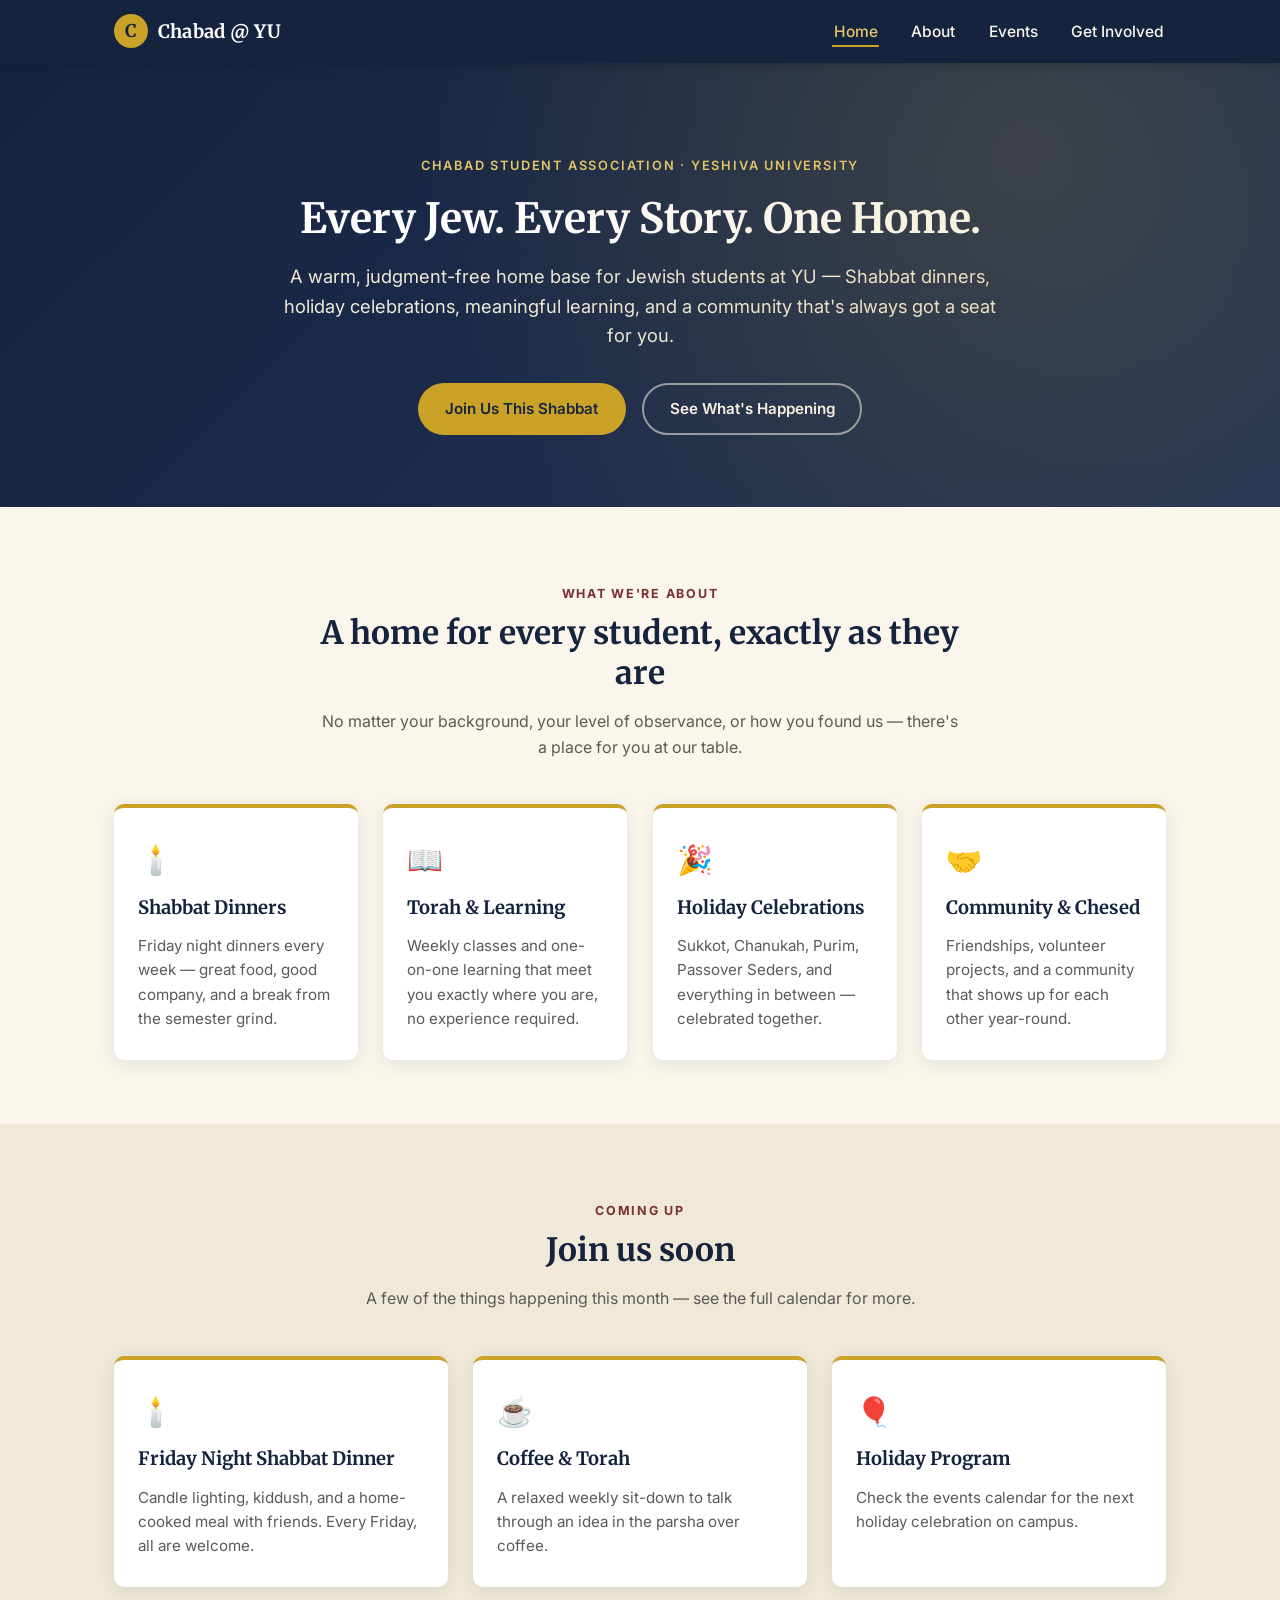
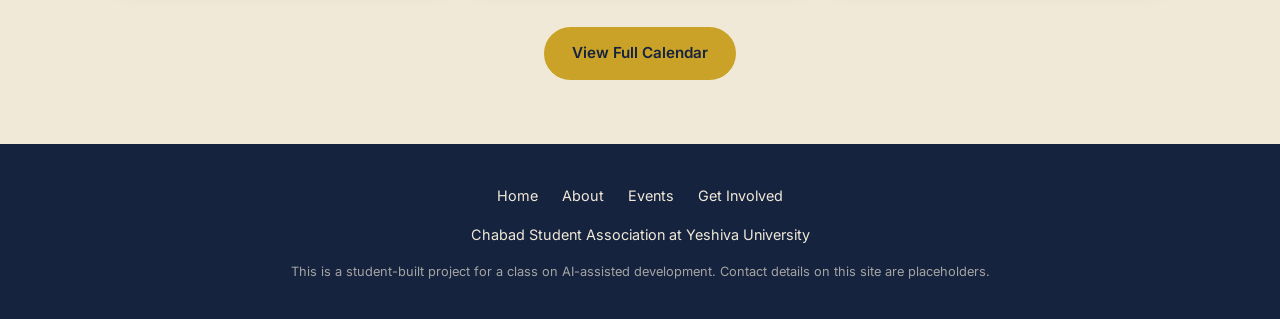
==== index.html @ 9a0c2853 "Add static website for Chabad Student Association at YU Home, About, Events, and Get Involved pages " ====
<!DOCTYPE html>
<html lang="en">
<head>
  <meta charset="UTF-8" />
  <meta name="viewport" content="width=device-width, initial-scale=1.0" />
  <title>Chabad Student Association at YU</title>
  <meta name="description" content="Chabad Student Association at Yeshiva University — a warm, open home for every Jewish student on campus." />
  <link rel="preconnect" href="https://fonts.googleapis.com">
  <link href="https://fonts.googleapis.com/css2?family=Merriweather:wght@700;900&family=Inter:wght@400;500;600;700&display=swap" rel="stylesheet">
  <link rel="stylesheet" href="css/styles.css" />
</head>
<body>

  <header class="site-header">
    <nav class="nav-wrap">
      <a href="index.html" class="brand">
        <span class="brand-mark">C</span>
        Chabad @ YU
      </a>
      <button class="nav-toggle" aria-label="Toggle navigation" aria-expanded="false">&#9776;</button>
      <ul class="nav-links">
        <li><a href="index.html">Home</a></li>
        <li><a href="about.html">About</a></li>
        <li><a href="events.html">Events</a></li>
        <li><a href="get-involved.html">Get Involved</a></li>
      </ul>
    </nav>
  </header>

  <section class="hero">
    <div class="hero-inner">
      <p class="eyebrow">Chabad Student Association &middot; Yeshiva University</p>
      <h1>Every Jew. Every Story. One Home.</h1>
      <p class="lead">
        A warm, judgment-free home base for Jewish students at YU — Shabbat dinners, holiday
        celebrations, meaningful learning, and a community that's always got a seat for you.
      </p>
      <div class="hero-actions">
        <a href="get-involved.html" class="btn btn-gold">Join Us This Shabbat</a>
        <a href="events.html" class="btn btn-outline">See What's Happening</a>
      </div>
    </div>
  </section>

  <section>
    <div class="container">
      <div class="section-head">
        <p class="eyebrow">What We're About</p>
        <h2>A home for every student, exactly as they are</h2>
        <p>
          No matter your background, your level of observance, or how you found us —
          there's a place for you at our table.
        </p>
      </div>
      <div class="grid">
        <div class="card">
          <span class="icon">🕯️</span>
          <h3>Shabbat Dinners</h3>
          <p>Friday night dinners every week — great food, good company, and a break from the semester grind.</p>
        </div>
        <div class="card">
          <span class="icon">📖</span>
          <h3>Torah &amp; Learning</h3>
          <p>Weekly classes and one-on-one learning that meet you exactly where you are, no experience required.</p>
        </div>
        <div class="card">
          <span class="icon">🎉</span>
          <h3>Holiday Celebrations</h3>
          <p>Sukkot, Chanukah, Purim, Passover Seders, and everything in between — celebrated together.</p>
        </div>
        <div class="card">
          <span class="icon">🤝</span>
          <h3>Community &amp; Chesed</h3>
          <p>Friendships, volunteer projects, and a community that shows up for each other year-round.</p>
        </div>
      </div>
    </div>
  </section>

  <section class="alt-bg">
    <div class="container">
      <div class="section-head">
        <p class="eyebrow">Coming Up</p>
        <h2>Join us soon</h2>
        <p>A few of the things happening this month — see the full calendar for more.</p>
      </div>
      <div class="grid">
        <div class="card">
          <span class="icon">🕯️</span>
          <h3>Friday Night Shabbat Dinner</h3>
          <p>Candle lighting, kiddush, and a home-cooked meal with friends. Every Friday, all are welcome.</p>
        </div>
        <div class="card">
          <span class="icon">☕</span>
          <h3>Coffee &amp; Torah</h3>
          <p>A relaxed weekly sit-down to talk through an idea in the parsha over coffee.</p>
        </div>
        <div class="card">
          <span class="icon">🎈</span>
          <h3>Holiday Program</h3>
          <p>Check the events calendar for the next holiday celebration on campus.</p>
        </div>
      </div>
      <div style="text-align:center; margin-top: 2.5rem;">
        <a href="events.html" class="btn btn-gold">View Full Calendar</a>
      </div>
    </div>
  </section>

  <footer class="site-footer">
    <div class="container">
      <div class="footer-links">
        <a href="index.html">Home</a>
        <a href="about.html">About</a>
        <a href="events.html">Events</a>
        <a href="get-involved.html">Get Involved</a>
      </div>
      <p>Chabad Student Association at Yeshiva University</p>
      <p class="fine-print">This is a student-built project for a class on AI-assisted development. Contact details on this site are placeholders.</p>
    </div>
  </footer>

  <script src="js/main.js"></script>
</body>
</html>
---- css/styles.css ----
/* Chabad Student Association at YU — shared stylesheet */

:root {
  --navy: #16233f;
  --navy-light: #223357;
  --gold: #c9a227;
  --gold-light: #e4c76b;
  --cream: #faf6ec;
  --cream-dark: #f0e9d8;
  --maroon: #7a2e2e;
  --text: #232323;
  --text-light: #5a5a5a;
  --white: #ffffff;
  --radius: 10px;
  --shadow: 0 4px 18px rgba(22, 35, 63, 0.1);
  --serif: "Merriweather", Georgia, "Times New Roman", serif;
  --sans: "Inter", -apple-system, Segoe UI, Roboto, Helvetica, Arial, sans-serif;
}

* {
  box-sizing: border-box;
}

html {
  scroll-behavior: smooth;
}

body {
  margin: 0;
  font-family: var(--sans);
  color: var(--text);
  background: var(--cream);
  line-height: 1.6;
}

h1, h2, h3, h4 {
  font-family: var(--serif);
  color: var(--navy);
  line-height: 1.25;
  margin-top: 0;
}

a {
  color: var(--navy);
  text-decoration: none;
}

img {
  max-width: 100%;
}

.container {
  width: 100%;
  max-width: 1100px;
  margin: 0 auto;
  padding: 0 1.5rem;
}

/* ---------- Header / Nav ---------- */

.site-header {
  background: var(--navy);
  position: sticky;
  top: 0;
  z-index: 100;
  box-shadow: 0 2px 10px rgba(0, 0, 0, 0.15);
}

.nav-wrap {
  display: flex;
  align-items: center;
  justify-content: space-between;
  padding: 0.9rem 1.5rem;
  max-width: 1100px;
  margin: 0 auto;
}

.brand {
  display: flex;
  align-items: center;
  gap: 0.6rem;
  color: var(--white);
  font-family: var(--serif);
  font-size: 1.15rem;
  font-weight: 700;
  letter-spacing: 0.02em;
}

.brand-mark {
  width: 34px;
  height: 34px;
  border-radius: 50%;
  background: var(--gold);
  color: var(--navy);
  display: flex;
  align-items: center;
  justify-content: center;
  font-family: var(--serif);
  font-weight: 700;
  font-size: 1.1rem;
}

.nav-toggle {
  display: none;
  background: none;
  border: none;
  color: var(--white);
  font-size: 1.6rem;
  cursor: pointer;
}

.nav-links {
  display: flex;
  gap: 1.9rem;
  list-style: none;
  margin: 0;
  padding: 0;
}

.nav-links a {
  color: var(--cream);
  font-weight: 500;
  font-size: 0.97rem;
  padding: 0.3rem 0.1rem;
  border-bottom: 2px solid transparent;
  transition: border-color 0.2s, color 0.2s;
}

.nav-links a:hover,
.nav-links a.active {
  color: var(--gold-light);
  border-bottom-color: var(--gold);
}

/* ---------- Hero ---------- */

.hero {
  background: linear-gradient(135deg, var(--navy) 0%, var(--navy-light) 100%);
  color: var(--cream);
  padding: 5rem 1.5rem 4.5rem;
  text-align: center;
  position: relative;
  overflow: hidden;
}

.hero::after {
  content: "";
  position: absolute;
  inset: 0;
  background: radial-gradient(circle at 80% 20%, rgba(201, 162, 39, 0.18), transparent 55%);
}

.hero-inner {
  position: relative;
  max-width: 720px;
  margin: 0 auto;
}

.hero .eyebrow {
  text-transform: uppercase;
  letter-spacing: 0.14em;
  font-size: 0.8rem;
  color: var(--gold-light);
  font-weight: 600;
  margin-bottom: 1rem;
}

.hero h1 {
  color: var(--white);
  font-size: 2.6rem;
  margin-bottom: 1rem;
}

.hero p.lead {
  font-size: 1.15rem;
  color: var(--cream-dark);
  margin-bottom: 2rem;
}

.hero-actions {
  display: flex;
  gap: 1rem;
  justify-content: center;
  flex-wrap: wrap;
}

/* ---------- Buttons ---------- */

.btn {
  display: inline-block;
  padding: 0.75rem 1.6rem;
  border-radius: 999px;
  font-weight: 600;
  font-size: 0.95rem;
  border: 2px solid transparent;
  cursor: pointer;
  transition: transform 0.15s, box-shadow 0.15s, background 0.15s, color 0.15s;
}

.btn:hover {
  transform: translateY(-2px);
}

.btn-gold {
  background: var(--gold);
  color: var(--navy);
}

.btn-gold:hover {
  background: var(--gold-light);
}

.btn-outline {
  background: transparent;
  color: var(--cream);
  border-color: rgba(250, 246, 236, 0.55);
}

.btn-outline:hover {
  border-color: var(--gold-light);
  color: var(--gold-light);
}

/* ---------- Sections ---------- */

section {
  padding: 4rem 0;
}

.section-head {
  text-align: center;
  max-width: 640px;
  margin: 0 auto 2.75rem;
}

.section-head .eyebrow {
  text-transform: uppercase;
  letter-spacing: 0.14em;
  font-size: 0.78rem;
  color: var(--maroon);
  font-weight: 700;
  margin-bottom: 0.6rem;
}

.section-head h2 {
  font-size: 2rem;
  margin-bottom: 0.6rem;
}

.section-head p {
  color: var(--text-light);
}

.alt-bg {
  background: var(--cream-dark);
}

/* ---------- Cards grid ---------- */

.grid {
  display: grid;
  grid-template-columns: repeat(auto-fit, minmax(230px, 1fr));
  gap: 1.6rem;
}

.card {
  background: var(--white);
  border-radius: var(--radius);
  padding: 1.8rem 1.5rem;
  box-shadow: var(--shadow);
  border-top: 4px solid var(--gold);
}

.card .icon {
  font-size: 1.8rem;
  margin-bottom: 0.8rem;
  display: inline-block;
}

.card h3 {
  font-size: 1.15rem;
  margin-bottom: 0.5rem;
}

.card p {
  color: var(--text-light);
  font-size: 0.95rem;
  margin-bottom: 0;
}

/* ---------- Event cards ---------- */

.filter-bar {
  display: flex;
  justify-content: center;
  gap: 0.7rem;
  flex-wrap: wrap;
  margin-bottom: 2.5rem;
}

.filter-btn {
  background: var(--white);
  border: 1.5px solid var(--navy-light);
  color: var(--navy);
  padding: 0.5rem 1.2rem;
  border-radius: 999px;
  font-size: 0.9rem;
  font-weight: 600;
  cursor: pointer;
  transition: background 0.15s, color 0.15s;
}

.filter-btn:hover {
  background: var(--cream-dark);
}

.filter-btn.active {
  background: var(--navy);
  color: var(--white);
  border-color: var(--navy);
}

.event-card {
  background: var(--white);
  border-radius: var(--radius);
  box-shadow: var(--shadow);
  overflow: hidden;
  display: flex;
  flex-direction: column;
}

.event-date {
  background: var(--navy);
  color: var(--white);
  padding: 0.9rem 1.5rem;
  font-family: var(--serif);
  font-weight: 700;
  font-size: 0.95rem;
  display: flex;
  justify-content: space-between;
  align-items: center;
}

.event-tag {
  background: var(--gold);
  color: var(--navy);
  font-size: 0.72rem;
  text-transform: uppercase;
  letter-spacing: 0.06em;
  font-family: var(--sans);
  font-weight: 700;
  padding: 0.2rem 0.6rem;
  border-radius: 999px;
}

.event-body {
  padding: 1.3rem 1.5rem 1.5rem;
}

.event-body h3 {
  font-size: 1.1rem;
  margin-bottom: 0.4rem;
}

.event-body p {
  color: var(--text-light);
  font-size: 0.93rem;
  margin-bottom: 0;
}

.event-card[hidden] {
  display: none;
}

.empty-state {
  text-align: center;
  color: var(--text-light);
  padding: 2rem 0;
  display: none;
}

/* ---------- About page specifics ---------- */

.value-list {
  list-style: none;
  padding: 0;
  margin: 0;
  display: grid;
  grid-template-columns: repeat(auto-fit, minmax(240px, 1fr));
  gap: 1.4rem;
}

.value-list li {
  background: var(--white);
  border-radius: var(--radius);
  padding: 1.4rem 1.5rem;
  box-shadow: var(--shadow);
}

.value-list strong {
  display: block;
  color: var(--maroon);
  font-family: var(--serif);
  margin-bottom: 0.3rem;
}

.team-grid {
  display: grid;
  grid-template-columns: repeat(auto-fit, minmax(220px, 1fr));
  gap: 1.6rem;
}

.team-card {
  text-align: center;
  background: var(--white);
  border-radius: var(--radius);
  padding: 2rem 1.5rem;
  box-shadow: var(--shadow);
}

.team-avatar {
  width: 78px;
  height: 78px;
  border-radius: 50%;
  background: var(--navy);
  color: var(--gold-light);
  font-family: var(--serif);
  font-size: 1.6rem;
  font-weight: 700;
  display: flex;
  align-items: center;
  justify-content: center;
  margin: 0 auto 1rem;
}

.team-card h3 {
  font-size: 1.05rem;
  margin-bottom: 0.2rem;
}

.team-role {
  color: var(--maroon);
  font-size: 0.85rem;
  font-weight: 600;
  margin-bottom: 0.6rem;
}

.team-card p.bio {
  color: var(--text-light);
  font-size: 0.9rem;
  margin-bottom: 0;
}

/* ---------- Get Involved page ---------- */

.involve-grid {
  display: grid;
  grid-template-columns: repeat(auto-fit, minmax(240px, 1fr));
  gap: 1.6rem;
  margin-bottom: 3rem;
}

.contact-panel {
  background: var(--navy);
  color: var(--cream);
  border-radius: var(--radius);
  padding: 2.5rem;
  display: grid;
  grid-template-columns: repeat(auto-fit, minmax(220px, 1fr));
  gap: 2rem;
}

.contact-panel h3 {
  color: var(--gold-light);
  font-size: 1.1rem;
  margin-bottom: 0.8rem;
}

.contact-panel a {
  color: var(--cream);
}

.contact-panel a:hover {
  color: var(--gold-light);
}

.contact-item {
  margin-bottom: 0.6rem;
  font-size: 0.95rem;
}

.social-row {
  display: flex;
  gap: 0.8rem;
  margin-top: 0.5rem;
}

.social-row a {
  background: rgba(250, 246, 236, 0.12);
  border-radius: 50%;
  width: 38px;
  height: 38px;
  display: flex;
  align-items: center;
  justify-content: center;
  font-size: 1.05rem;
  transition: background 0.15s;
}

.social-row a:hover {
  background: var(--gold);
  color: var(--navy);
}

.shabbat-callout {
  background: var(--cream-dark);
  border-left: 4px solid var(--gold);
  border-radius: var(--radius);
  padding: 1.5rem 1.8rem;
  margin-bottom: 3rem;
}

.shabbat-callout h3 {
  margin-bottom: 0.4rem;
}

/* ---------- Footer ---------- */

.site-footer {
  background: var(--navy);
  color: var(--cream-dark);
  padding: 2.5rem 0 1.5rem;
  text-align: center;
  font-size: 0.9rem;
}

.site-footer .footer-links {
  margin-bottom: 1rem;
  display: flex;
  justify-content: center;
  gap: 1.5rem;
  flex-wrap: wrap;
}

.site-footer a {
  color: var(--cream-dark);
}

.site-footer a:hover {
  color: var(--gold-light);
}

.site-footer .fine-print {
  opacity: 0.65;
  font-size: 0.8rem;
  margin-top: 1rem;
}

/* ---------- Responsive ---------- */

@media (max-width: 720px) {
  .nav-toggle {
    display: block;
  }

  .nav-links {
    position: absolute;
    top: 100%;
    left: 0;
    right: 0;
    background: var(--navy);
    flex-direction: column;
    align-items: center;
    padding: 1rem 0;
    gap: 1rem;
    display: none;
  }

  .nav-links.open {
    display: flex;
  }

  .hero h1 {
    font-size: 2rem;
  }

  .contact-panel {
    padding: 1.8rem;
  }
}
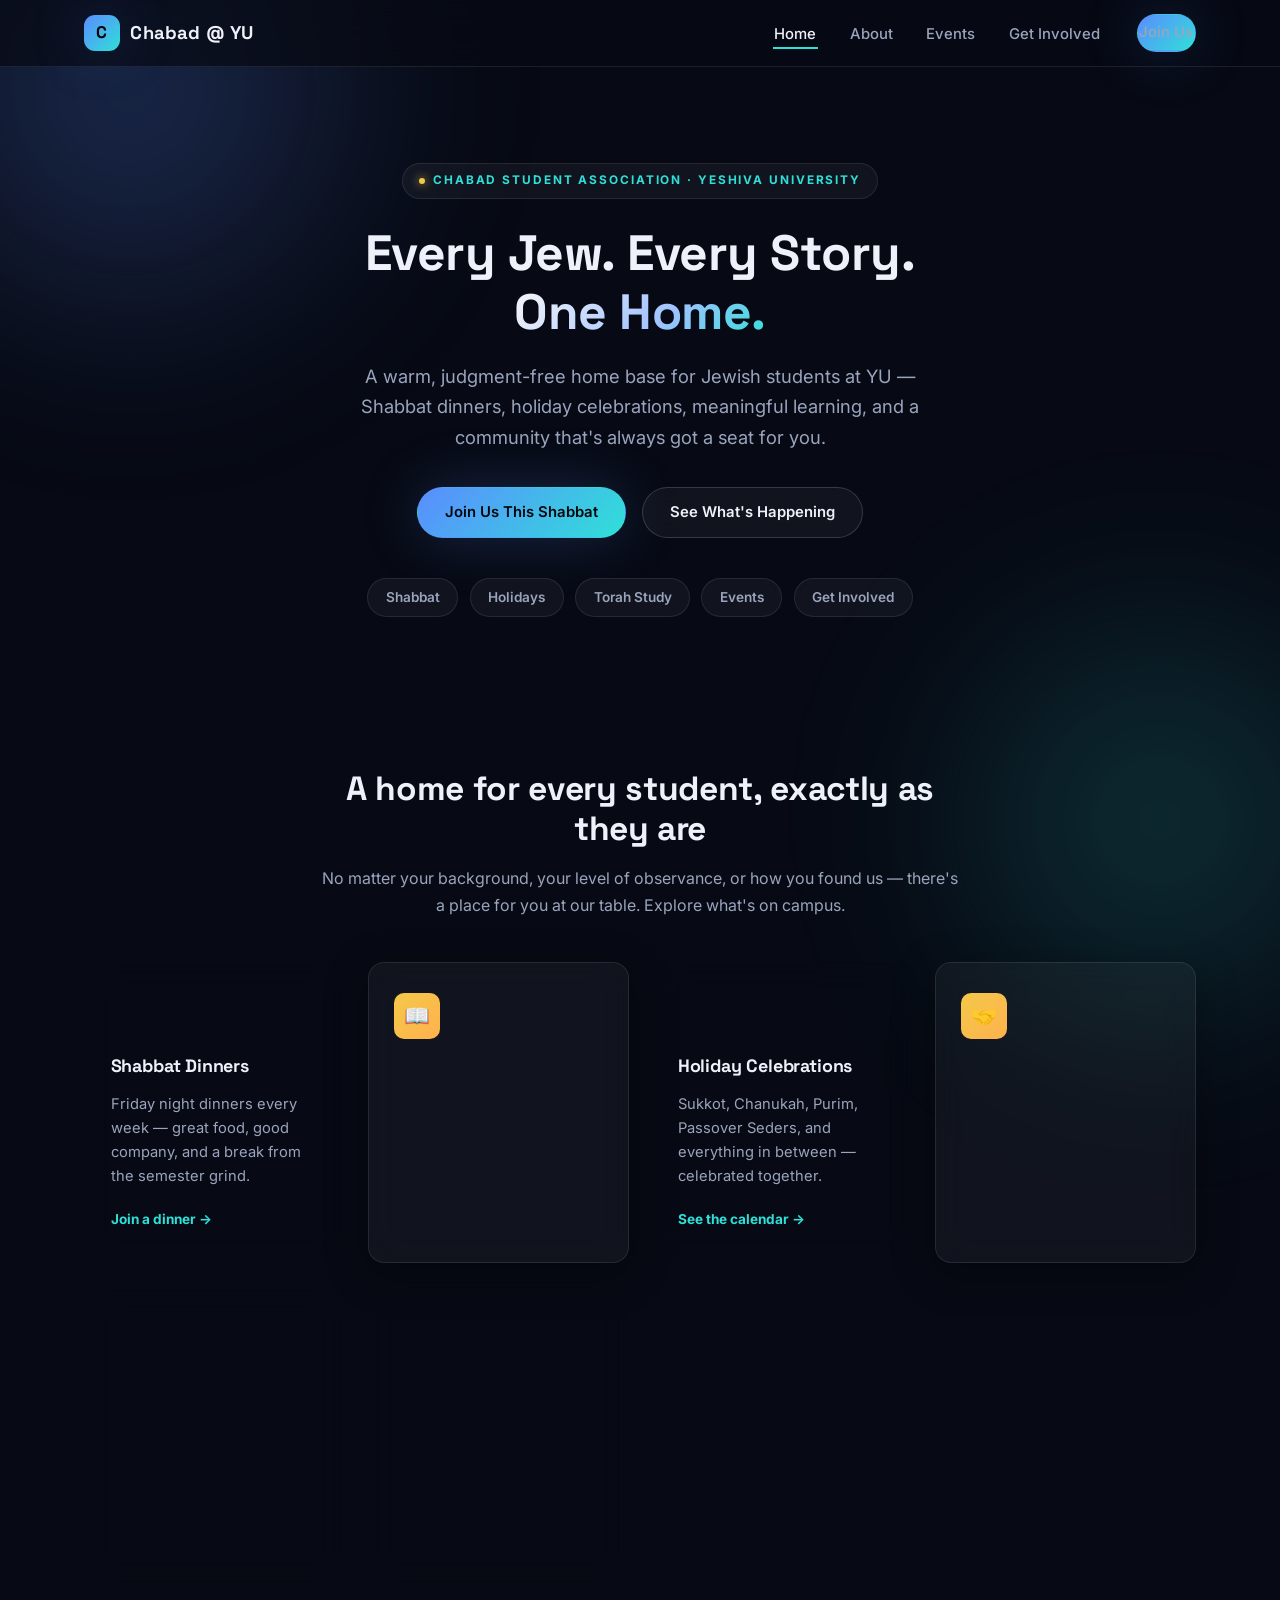
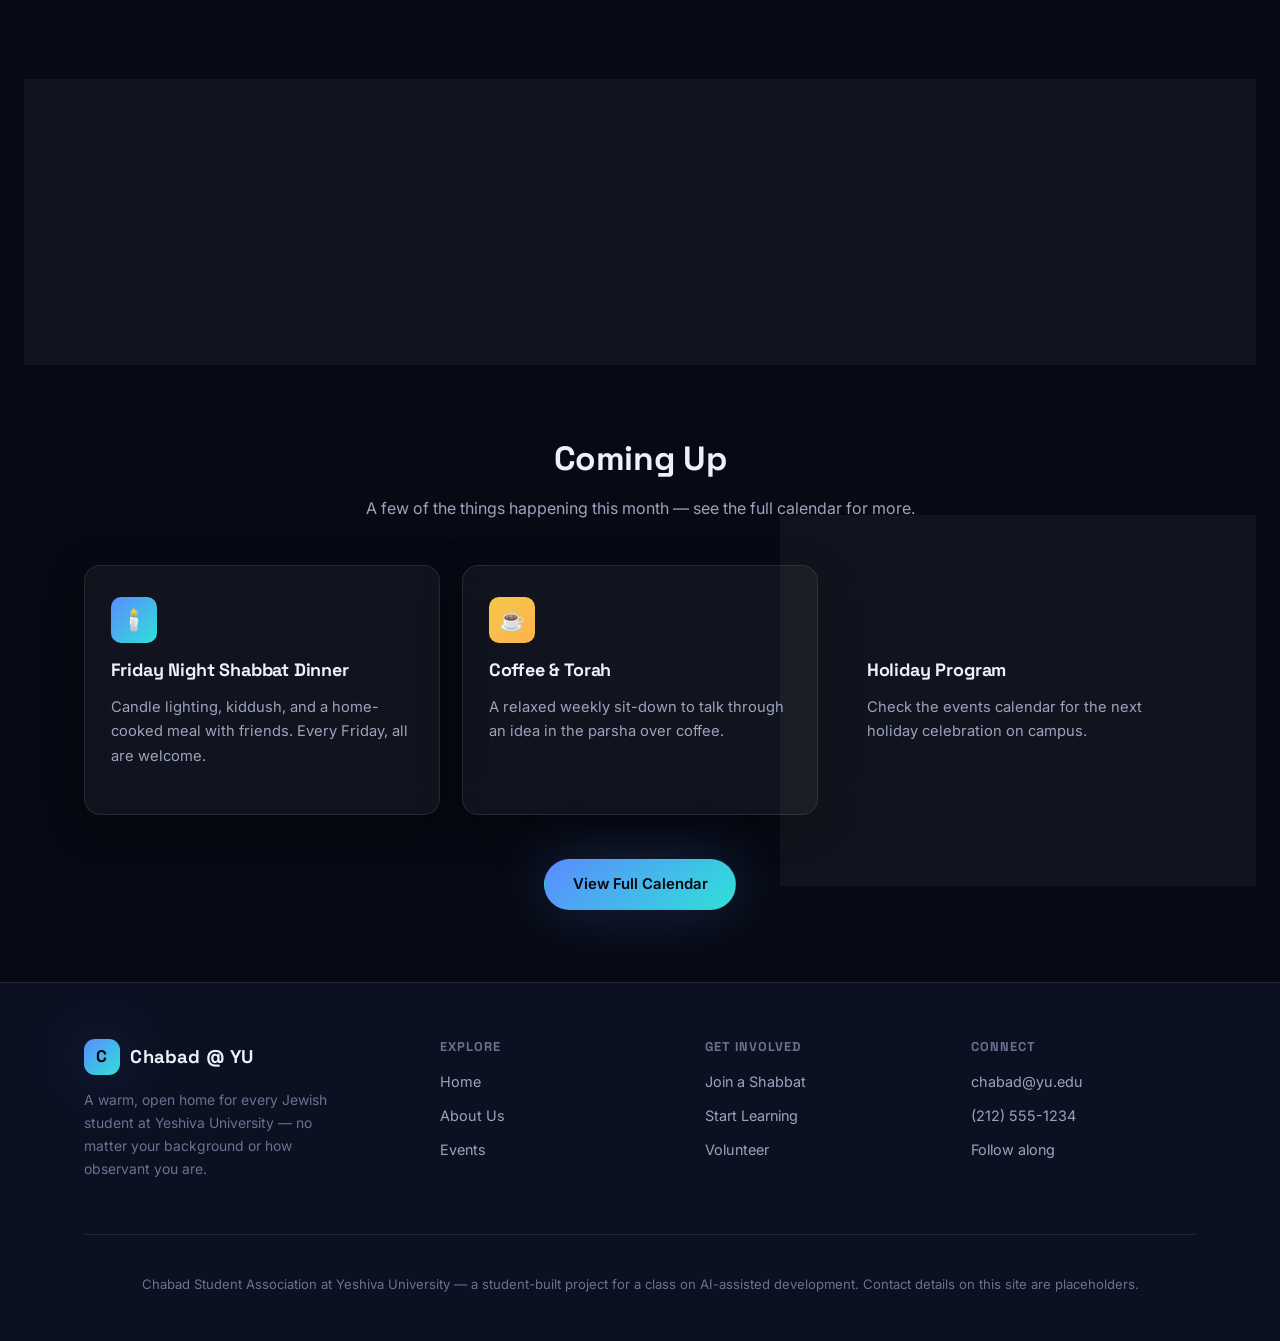
==== commit 252f415c: "Redesign site with a modern, futuristic dark UI Glassmorphic cards, gradient accents, ambient animat" ====
--- a/index.html
+++ b/index.html
@@ -6,7 +6,7 @@
   <title>Chabad Student Association at YU</title>
   <meta name="description" content="Chabad Student Association at Yeshiva University — a warm, open home for every Jewish student on campus." />
   <link rel="preconnect" href="https://fonts.googleapis.com">
-  <link href="https://fonts.googleapis.com/css2?family=Merriweather:wght@700;900&family=Inter:wght@400;500;600;700&display=swap" rel="stylesheet">
+  <link href="https://fonts.googleapis.com/css2?family=Space+Grotesk:wght@500;700&family=Inter:wght@400;500;600;700&display=swap" rel="stylesheet">
   <link rel="stylesheet" href="css/styles.css" />
 </head>
 <body>
@@ -23,100 +23,162 @@
         <li><a href="about.html">About</a></li>
         <li><a href="events.html">Events</a></li>
         <li><a href="get-involved.html">Get Involved</a></li>
+        <li><a href="get-involved.html" class="btn btn-primary btn-sm">Join Us</a></li>
       </ul>
     </nav>
   </header>
 
   <section class="hero">
     <div class="hero-inner">
-      <p class="eyebrow">Chabad Student Association &middot; Yeshiva University</p>
-      <h1>Every Jew. Every Story. One Home.</h1>
+      <span class="eyebrow"><span class="dot"></span> Chabad Student Association &middot; Yeshiva University</span>
+      <h1>Every Jew. Every Story.<br><span class="gradient-text">One Home.</span></h1>
       <p class="lead">
         A warm, judgment-free home base for Jewish students at YU — Shabbat dinners, holiday
         celebrations, meaningful learning, and a community that's always got a seat for you.
       </p>
       <div class="hero-actions">
-        <a href="get-involved.html" class="btn btn-gold">Join Us This Shabbat</a>
-        <a href="events.html" class="btn btn-outline">See What's Happening</a>
+        <a href="get-involved.html" class="btn btn-primary">Join Us This Shabbat</a>
+        <a href="events.html" class="btn btn-ghost">See What's Happening</a>
+      </div>
+      <div class="chip-row">
+        <a href="#explore" class="chip">Shabbat</a>
+        <a href="#explore" class="chip">Holidays</a>
+        <a href="#explore" class="chip">Torah Study</a>
+        <a href="events.html" class="chip">Events</a>
+        <a href="get-involved.html" class="chip">Get Involved</a>
+      </div>
+    </div>
+  </section>
+
+  <section id="explore">
+    <div class="container">
+      <div class="section-head reveal">
+        <h2>A home for every student, exactly as they are</h2>
+        <p>
+          No matter your background, your level of observance, or how you found us —
+          there's a place for you at our table. Explore what's on campus.
+        </p>
+      </div>
+      <div class="tile-grid">
+        <a href="get-involved.html" class="tile glass reveal">
+          <div class="tile-icon">🕯️</div>
+          <h3>Shabbat Dinners</h3>
+          <p>Friday night dinners every week — great food, good company, and a break from the semester grind.</p>
+          <span class="tile-link">Join a dinner →</span>
+        </a>
+        <a href="about.html" class="tile glass gold reveal">
+          <div class="tile-icon">📖</div>
+          <h3>Torah &amp; Learning</h3>
+          <p>Weekly classes and one-on-one learning that meet you exactly where you are, no experience required.</p>
+          <span class="tile-link">Start learning →</span>
+        </a>
+        <a href="events.html" class="tile glass reveal">
+          <div class="tile-icon">🎉</div>
+          <h3>Holiday Celebrations</h3>
+          <p>Sukkot, Chanukah, Purim, Passover Seders, and everything in between — celebrated together.</p>
+          <span class="tile-link">See the calendar →</span>
+        </a>
+        <a href="get-involved.html" class="tile glass gold reveal">
+          <div class="tile-icon">🤝</div>
+          <h3>Community &amp; Chesed</h3>
+          <p>Friendships, volunteer projects, and a community that shows up for each other year-round.</p>
+          <span class="tile-link">Get involved →</span>
+        </a>
+        <a href="about.html" class="tile glass reveal">
+          <div class="tile-icon">👥</div>
+          <h3>Meet the Team</h3>
+          <p>The people who run the programming, host the meals, and are around any time you want to talk.</p>
+          <span class="tile-link">Meet everyone →</span>
+        </a>
+        <a href="events.html" class="tile glass gold reveal">
+          <div class="tile-icon">📅</div>
+          <h3>Full Calendar</h3>
+          <p>Every dinner, class, and celebration in one place — filter by category to find what's next.</p>
+          <span class="tile-link">View events →</span>
+        </a>
       </div>
     </div>
   </section>
 
   <section>
     <div class="container">
-      <div class="section-head">
-        <p class="eyebrow">What We're About</p>
-        <h2>A home for every student, exactly as they are</h2>
-        <p>
-          No matter your background, your level of observance, or how you found us —
-          there's a place for you at our table.
-        </p>
-      </div>
-      <div class="grid">
-        <div class="card">
-          <span class="icon">🕯️</span>
-          <h3>Shabbat Dinners</h3>
-          <p>Friday night dinners every week — great food, good company, and a break from the semester grind.</p>
-        </div>
-        <div class="card">
-          <span class="icon">📖</span>
-          <h3>Torah &amp; Learning</h3>
-          <p>Weekly classes and one-on-one learning that meet you exactly where you are, no experience required.</p>
-        </div>
-        <div class="card">
-          <span class="icon">🎉</span>
-          <h3>Holiday Celebrations</h3>
-          <p>Sukkot, Chanukah, Purim, Passover Seders, and everything in between — celebrated together.</p>
-        </div>
-        <div class="card">
-          <span class="icon">🤝</span>
-          <h3>Community &amp; Chesed</h3>
-          <p>Friendships, volunteer projects, and a community that shows up for each other year-round.</p>
+      <div class="thought-panel glass reveal">
+        <div class="thought-mark">✨</div>
+        <div>
+          <blockquote>"Every person is a whole world — and every world deserves an open door."</blockquote>
+          <cite>Torah Thought of the Day</cite>
         </div>
       </div>
     </div>
   </section>
 
-  <section class="alt-bg">
+  <section>
     <div class="container">
-      <div class="section-head">
-        <p class="eyebrow">Coming Up</p>
-        <h2>Join us soon</h2>
+      <div class="section-head reveal">
+        <h2>Coming Up</h2>
         <p>A few of the things happening this month — see the full calendar for more.</p>
       </div>
-      <div class="grid">
-        <div class="card">
-          <span class="icon">🕯️</span>
+      <div class="tile-grid">
+        <div class="tile glass reveal">
+          <div class="tile-icon">🕯️</div>
           <h3>Friday Night Shabbat Dinner</h3>
           <p>Candle lighting, kiddush, and a home-cooked meal with friends. Every Friday, all are welcome.</p>
         </div>
-        <div class="card">
-          <span class="icon">☕</span>
+        <div class="tile glass gold reveal">
+          <div class="tile-icon">☕</div>
           <h3>Coffee &amp; Torah</h3>
           <p>A relaxed weekly sit-down to talk through an idea in the parsha over coffee.</p>
         </div>
-        <div class="card">
-          <span class="icon">🎈</span>
+        <div class="tile glass reveal">
+          <div class="tile-icon">🎈</div>
           <h3>Holiday Program</h3>
           <p>Check the events calendar for the next holiday celebration on campus.</p>
         </div>
       </div>
-      <div style="text-align:center; margin-top: 2.5rem;">
-        <a href="events.html" class="btn btn-gold">View Full Calendar</a>
+      <div style="text-align:center; margin-top: 2.75rem;">
+        <a href="events.html" class="btn btn-primary">View Full Calendar</a>
       </div>
     </div>
   </section>
 
   <footer class="site-footer">
     <div class="container">
-      <div class="footer-links">
-        <a href="index.html">Home</a>
-        <a href="about.html">About</a>
-        <a href="events.html">Events</a>
-        <a href="get-involved.html">Get Involved</a>
+      <div class="footer-grid">
+        <div class="footer-brand">
+          <a href="index.html" class="brand">
+            <span class="brand-mark">C</span>
+            Chabad @ YU
+          </a>
+          <p>A warm, open home for every Jewish student at Yeshiva University — no matter your background or how observant you are.</p>
+        </div>
+        <div class="footer-col">
+          <h4>Explore</h4>
+          <ul>
+            <li><a href="index.html">Home</a></li>
+            <li><a href="about.html">About Us</a></li>
+            <li><a href="events.html">Events</a></li>
+          </ul>
+        </div>
+        <div class="footer-col">
+          <h4>Get Involved</h4>
+          <ul>
+            <li><a href="get-involved.html">Join a Shabbat</a></li>
+            <li><a href="get-involved.html">Start Learning</a></li>
+            <li><a href="get-involved.html">Volunteer</a></li>
+          </ul>
+        </div>
+        <div class="footer-col">
+          <h4>Connect</h4>
+          <ul>
+            <li><a href="mailto:chabad@yu.edu">chabad@yu.edu</a></li>
+            <li><a href="tel:+12125551234">(212) 555-1234</a></li>
+            <li><a href="get-involved.html">Follow along</a></li>
+          </ul>
+        </div>
       </div>
-      <p>Chabad Student Association at Yeshiva University</p>
-      <p class="fine-print">This is a student-built project for a class on AI-assisted development. Contact details on this site are placeholders.</p>
+      <div class="footer-bottom">
+        <p>Chabad Student Association at Yeshiva University &mdash; a student-built project for a class on AI-assisted development. Contact details on this site are placeholders.</p>
+      </div>
     </div>
   </footer>
 
--- a/css/styles.css
+++ b/css/styles.css
@@ -1,19 +1,29 @@
-/* Chabad Student Association at YU — shared stylesheet */
+/* Chabad Student Association at YU — futuristic redesign */
 
 :root {
-  --navy: #16233f;
-  --navy-light: #223357;
-  --gold: #c9a227;
-  --gold-light: #e4c76b;
-  --cream: #faf6ec;
-  --cream-dark: #f0e9d8;
-  --maroon: #7a2e2e;
-  --text: #232323;
-  --text-light: #5a5a5a;
-  --white: #ffffff;
-  --radius: 10px;
-  --shadow: 0 4px 18px rgba(22, 35, 63, 0.1);
-  --serif: "Merriweather", Georgia, "Times New Roman", serif;
+  --bg: #070a14;
+  --bg-2: #0c1122;
+  --surface: rgba(255, 255, 255, 0.045);
+  --surface-strong: rgba(255, 255, 255, 0.075);
+  --border: rgba(255, 255, 255, 0.09);
+  --border-strong: rgba(255, 255, 255, 0.16);
+  --text: #eef1f9;
+  --text-dim: #9aa4bd;
+  --text-faint: #6a7290;
+  --blue: #5b8cff;
+  --cyan: #2fe0d8;
+  --gold: #f3c948;
+  --gold-soft: #ffe28a;
+  --gradient-primary: linear-gradient(135deg, #5b8cff 0%, #2fe0d8 100%);
+  --gradient-gold: linear-gradient(135deg, #f3c948 0%, #ffb14e 100%);
+  --gradient-text: linear-gradient(135deg, #eef1f9 10%, #9fc2ff 60%, #2fe0d8 100%);
+  --radius-lg: 22px;
+  --radius: 16px;
+  --radius-sm: 10px;
+  --glow-blue: 0 0 60px rgba(91, 140, 255, 0.22);
+  --glow-gold: 0 0 60px rgba(243, 201, 72, 0.18);
+  --shadow: 0 10px 40px rgba(0, 0, 0, 0.35);
+  --display: "Space Grotesk", "Inter", -apple-system, sans-serif;
   --sans: "Inter", -apple-system, Segoe UI, Roboto, Helvetica, Arial, sans-serif;
 }
 
@@ -29,19 +39,62 @@
   margin: 0;
   font-family: var(--sans);
   color: var(--text);
-  background: var(--cream);
-  line-height: 1.6;
+  background: var(--bg);
+  line-height: 1.65;
+  position: relative;
+  overflow-x: hidden;
+}
+
+/* Ambient animated background orbs */
+body::before,
+body::after {
+  content: "";
+  position: fixed;
+  border-radius: 50%;
+  filter: blur(90px);
+  z-index: -1;
+  opacity: 0.55;
+  pointer-events: none;
+}
+
+body::before {
+  width: 620px;
+  height: 620px;
+  top: -220px;
+  left: -180px;
+  background: radial-gradient(circle, rgba(91, 140, 255, 0.55), transparent 70%);
+  animation: float-a 22s ease-in-out infinite;
+}
+
+body::after {
+  width: 560px;
+  height: 560px;
+  bottom: -200px;
+  right: -160px;
+  background: radial-gradient(circle, rgba(47, 224, 216, 0.4), transparent 70%);
+  animation: float-b 26s ease-in-out infinite;
+}
+
+@keyframes float-a {
+  0%, 100% { transform: translate(0, 0) scale(1); }
+  50% { transform: translate(60px, 80px) scale(1.12); }
+}
+
+@keyframes float-b {
+  0%, 100% { transform: translate(0, 0) scale(1); }
+  50% { transform: translate(-50px, -60px) scale(1.08); }
 }
 
 h1, h2, h3, h4 {
-  font-family: var(--serif);
-  color: var(--navy);
-  line-height: 1.25;
+  font-family: var(--display);
+  color: var(--text);
+  line-height: 1.2;
   margin-top: 0;
+  letter-spacing: -0.01em;
 }
 
 a {
-  color: var(--navy);
+  color: var(--text);
   text-decoration: none;
 }
 
@@ -51,19 +104,70 @@
 
 .container {
   width: 100%;
-  max-width: 1100px;
+  max-width: 1160px;
   margin: 0 auto;
   padding: 0 1.5rem;
 }
 
+.gradient-text {
+  background: var(--gradient-text);
+  -webkit-background-clip: text;
+  background-clip: text;
+  color: transparent;
+}
+
+/* ---------- Entrance animation ---------- */
+/* Plays once on load — deterministic, no scroll/observer dependency,
+   so content is never stuck invisible if a section starts off-screen. */
+
+.reveal {
+  animation: fade-up 0.7s ease both;
+}
+
+@keyframes fade-up {
+  from {
+    opacity: 0;
+    transform: translateY(18px);
+  }
+  to {
+    opacity: 1;
+    transform: translateY(0);
+  }
+}
+
+.tile-grid .reveal:nth-child(2),
+.value-list .reveal:nth-child(2),
+.team-grid .reveal:nth-child(2) {
+  animation-delay: 0.06s;
+}
+
+.tile-grid .reveal:nth-child(3),
+.value-list .reveal:nth-child(3),
+.team-grid .reveal:nth-child(3) {
+  animation-delay: 0.12s;
+}
+
+.tile-grid .reveal:nth-child(4),
+.value-list .reveal:nth-child(4) {
+  animation-delay: 0.18s;
+}
+
+@media (prefers-reduced-motion: reduce) {
+  .reveal {
+    animation: none;
+  }
+}
+
 /* ---------- Header / Nav ---------- */
 
 .site-header {
-  background: var(--navy);
   position: sticky;
   top: 0;
   z-index: 100;
-  box-shadow: 0 2px 10px rgba(0, 0, 0, 0.15);
+  background: rgba(7, 10, 20, 0.72);
+  backdrop-filter: blur(18px);
+  -webkit-backdrop-filter: blur(18px);
+  border-bottom: 1px solid var(--border);
 }
 
 .nav-wrap {
@@ -71,46 +175,47 @@
   align-items: center;
   justify-content: space-between;
   padding: 0.9rem 1.5rem;
-  max-width: 1100px;
+  max-width: 1160px;
   margin: 0 auto;
 }
 
 .brand {
   display: flex;
   align-items: center;
-  gap: 0.6rem;
-  color: var(--white);
-  font-family: var(--serif);
+  gap: 0.65rem;
+  font-family: var(--display);
   font-size: 1.15rem;
   font-weight: 700;
-  letter-spacing: 0.02em;
+  letter-spacing: 0.01em;
 }
 
 .brand-mark {
-  width: 34px;
-  height: 34px;
-  border-radius: 50%;
-  background: var(--gold);
-  color: var(--navy);
+  width: 36px;
+  height: 36px;
+  border-radius: 11px;
+  background: var(--gradient-primary);
+  color: #06070d;
   display: flex;
   align-items: center;
   justify-content: center;
-  font-family: var(--serif);
+  font-family: var(--display);
   font-weight: 700;
-  font-size: 1.1rem;
+  font-size: 1.05rem;
+  box-shadow: var(--glow-blue);
 }
 
 .nav-toggle {
   display: none;
   background: none;
   border: none;
-  color: var(--white);
+  color: var(--text);
   font-size: 1.6rem;
   cursor: pointer;
 }
 
 .nav-links {
   display: flex;
+  align-items: center;
   gap: 1.9rem;
   list-style: none;
   margin: 0;
@@ -118,9 +223,9 @@
 }
 
 .nav-links a {
-  color: var(--cream);
+  color: var(--text-dim);
   font-weight: 500;
-  font-size: 0.97rem;
+  font-size: 0.93rem;
   padding: 0.3rem 0.1rem;
   border-bottom: 2px solid transparent;
   transition: border-color 0.2s, color 0.2s;
@@ -128,53 +233,120 @@
 
 .nav-links a:hover,
 .nav-links a.active {
-  color: var(--gold-light);
-  border-bottom-color: var(--gold);
+  color: var(--text);
+  border-bottom-color: var(--cyan);
+}
+
+.nav-links .btn {
+  margin-left: 0.3rem;
+}
+
+/* ---------- Buttons ---------- */
+
+.btn {
+  display: inline-flex;
+  align-items: center;
+  gap: 0.4rem;
+  padding: 0.75rem 1.7rem;
+  border-radius: 999px;
+  font-weight: 600;
+  font-size: 0.93rem;
+  border: 1px solid transparent;
+  cursor: pointer;
+  transition: transform 0.18s ease, box-shadow 0.18s ease, border-color 0.18s ease, background 0.18s ease;
+  font-family: var(--sans);
+}
+
+.btn:hover {
+  transform: translateY(-2px);
+}
+
+.btn-primary {
+  background: var(--gradient-primary);
+  color: #06070d;
+  box-shadow: var(--glow-blue);
+}
+
+.btn-primary:hover {
+  box-shadow: 0 0 70px rgba(91, 140, 255, 0.4);
+}
+
+.btn-gold {
+  background: var(--gradient-gold);
+  color: #241600;
+  box-shadow: var(--glow-gold);
+}
+
+.btn-gold:hover {
+  box-shadow: 0 0 70px rgba(243, 201, 72, 0.32);
+}
+
+.btn-ghost {
+  background: var(--surface);
+  color: var(--text);
+  border-color: var(--border-strong);
+  backdrop-filter: blur(10px);
+}
+
+.btn-ghost:hover {
+  background: var(--surface-strong);
+  border-color: rgba(255, 255, 255, 0.3);
+}
+
+.btn-sm {
+  padding: 0.55rem 1.2rem;
+  font-size: 0.85rem;
 }
 
 /* ---------- Hero ---------- */
 
 .hero {
-  background: linear-gradient(135deg, var(--navy) 0%, var(--navy-light) 100%);
-  color: var(--cream);
-  padding: 5rem 1.5rem 4.5rem;
+  padding: 6rem 1.5rem 5rem;
   text-align: center;
   position: relative;
-  overflow: hidden;
-}
-
-.hero::after {
-  content: "";
-  position: absolute;
-  inset: 0;
-  background: radial-gradient(circle at 80% 20%, rgba(201, 162, 39, 0.18), transparent 55%);
 }
 
 .hero-inner {
-  position: relative;
-  max-width: 720px;
+  max-width: 760px;
   margin: 0 auto;
 }
 
-.hero .eyebrow {
+.eyebrow {
+  display: inline-flex;
+  align-items: center;
+  gap: 0.5rem;
   text-transform: uppercase;
-  letter-spacing: 0.14em;
-  font-size: 0.8rem;
-  color: var(--gold-light);
-  font-weight: 600;
-  margin-bottom: 1rem;
+  letter-spacing: 0.16em;
+  font-size: 0.74rem;
+  font-weight: 700;
+  color: var(--cyan);
+  background: var(--surface);
+  border: 1px solid var(--border);
+  padding: 0.45rem 1rem;
+  border-radius: 999px;
+  margin-bottom: 1.5rem;
+}
+
+.eyebrow .dot {
+  width: 6px;
+  height: 6px;
+  border-radius: 50%;
+  background: var(--gold);
+  box-shadow: 0 0 10px var(--gold);
 }
 
 .hero h1 {
-  color: var(--white);
-  font-size: 2.6rem;
-  margin-bottom: 1rem;
+  font-size: 3.1rem;
+  margin-bottom: 1.2rem;
 }
 
 .hero p.lead {
   font-size: 1.15rem;
-  color: var(--cream-dark);
-  margin-bottom: 2rem;
+  color: var(--text-dim);
+  margin-bottom: 2.2rem;
+  max-width: 600px;
+  margin-left: auto;
+  margin-right: auto;
 }
 
 .hero-actions {
@@ -182,49 +354,46 @@
   gap: 1rem;
   justify-content: center;
   flex-wrap: wrap;
-}
-
-/* ---------- Buttons ---------- */
-
-.btn {
-  display: inline-block;
-  padding: 0.75rem 1.6rem;
+  margin-bottom: 2.5rem;
+}
+
+.chip-row {
+  display: flex;
+  gap: 0.7rem;
+  justify-content: center;
+  flex-wrap: wrap;
+}
+
+.chip {
+  font-size: 0.85rem;
+  font-weight: 600;
+  color: var(--text-dim);
+  background: var(--surface);
+  border: 1px solid var(--border);
+  padding: 0.45rem 1.1rem;
   border-radius: 999px;
-  font-weight: 600;
-  font-size: 0.95rem;
-  border: 2px solid transparent;
-  cursor: pointer;
-  transition: transform 0.15s, box-shadow 0.15s, background 0.15s, color 0.15s;
-}
-
-.btn:hover {
-  transform: translateY(-2px);
-}
-
-.btn-gold {
-  background: var(--gold);
-  color: var(--navy);
-}
-
-.btn-gold:hover {
-  background: var(--gold-light);
-}
-
-.btn-outline {
-  background: transparent;
-  color: var(--cream);
-  border-color: rgba(250, 246, 236, 0.55);
-}
-
-.btn-outline:hover {
-  border-color: var(--gold-light);
-  color: var(--gold-light);
+  transition: color 0.18s, border-color 0.18s, background 0.18s;
+}
+
+.chip:hover {
+  color: var(--text);
+  border-color: var(--border-strong);
+  background: var(--surface-strong);
+}
+
+.page-hero {
+  padding: 4.5rem 1.5rem 3rem;
+}
+
+.page-hero h1 {
+  font-size: 2.4rem;
 }
 
 /* ---------- Sections ---------- */
 
 section {
-  padding: 4rem 0;
+  padding: 4.5rem 0;
+  position: relative;
 }
 
 .section-head {
@@ -233,59 +402,134 @@
   margin: 0 auto 2.75rem;
 }
 
-.section-head .eyebrow {
-  text-transform: uppercase;
-  letter-spacing: 0.14em;
-  font-size: 0.78rem;
-  color: var(--maroon);
-  font-weight: 700;
-  margin-bottom: 0.6rem;
-}
-
 .section-head h2 {
-  font-size: 2rem;
-  margin-bottom: 0.6rem;
+  font-size: 2.1rem;
+  margin-bottom: 0.7rem;
 }
 
 .section-head p {
-  color: var(--text-light);
-}
-
-.alt-bg {
-  background: var(--cream-dark);
-}
-
-/* ---------- Cards grid ---------- */
-
-.grid {
+  color: var(--text-dim);
+}
+
+/* ---------- Glass card system ---------- */
+
+.glass {
+  background: var(--surface);
+  border: 1px solid var(--border);
+  border-radius: var(--radius);
+  backdrop-filter: blur(16px);
+  -webkit-backdrop-filter: blur(16px);
+  box-shadow: var(--shadow);
+  transition: transform 0.25s ease, border-color 0.25s ease, background 0.25s ease;
+}
+
+.glass:hover {
+  transform: translateY(-4px);
+  border-color: var(--border-strong);
+  background: var(--surface-strong);
+}
+
+/* ---------- Explore tile grid ---------- */
+
+.tile-grid {
   display: grid;
   grid-template-columns: repeat(auto-fit, minmax(230px, 1fr));
-  gap: 1.6rem;
-}
-
-.card {
-  background: var(--white);
-  border-radius: var(--radius);
-  padding: 1.8rem 1.5rem;
-  box-shadow: var(--shadow);
-  border-top: 4px solid var(--gold);
-}
-
-.card .icon {
-  font-size: 1.8rem;
-  margin-bottom: 0.8rem;
-  display: inline-block;
-}
-
-.card h3 {
-  font-size: 1.15rem;
+  gap: 1.4rem;
+}
+
+.tile {
+  padding: 1.9rem 1.6rem;
+  position: relative;
+  overflow: hidden;
+}
+
+.tile::before {
+  content: "";
+  position: absolute;
+  inset: 0;
+  background: var(--tile-glow, radial-gradient(circle at 20% 0%, rgba(91, 140, 255, 0.16), transparent 60%));
+  opacity: 0;
+  transition: opacity 0.3s ease;
+}
+
+.tile:hover::before {
+  opacity: 1;
+}
+
+.tile-icon {
+  width: 46px;
+  height: 46px;
+  border-radius: var(--radius-sm);
+  display: flex;
+  align-items: center;
+  justify-content: center;
+  font-size: 1.3rem;
+  margin-bottom: 1rem;
+  background: var(--gradient-primary);
+  position: relative;
+}
+
+.tile.gold .tile-icon {
+  background: var(--gradient-gold);
+}
+
+.tile h3 {
+  font-size: 1.12rem;
   margin-bottom: 0.5rem;
-}
-
-.card p {
-  color: var(--text-light);
-  font-size: 0.95rem;
-  margin-bottom: 0;
+  position: relative;
+}
+
+.tile p {
+  color: var(--text-dim);
+  font-size: 0.92rem;
+  margin-bottom: 1rem;
+  position: relative;
+}
+
+.tile-link {
+  font-size: 0.85rem;
+  font-weight: 700;
+  color: var(--cyan);
+  position: relative;
+  display: inline-flex;
+  align-items: center;
+  gap: 0.3rem;
+}
+
+/* ---------- Torah of the day ---------- */
+
+.thought-panel {
+  padding: 3rem;
+  display: grid;
+  grid-template-columns: auto 1fr;
+  gap: 2rem;
+  align-items: center;
+}
+
+.thought-mark {
+  width: 60px;
+  height: 60px;
+  border-radius: 50%;
+  background: var(--gradient-gold);
+  display: flex;
+  align-items: center;
+  justify-content: center;
+  font-size: 1.6rem;
+  box-shadow: var(--glow-gold);
+  flex-shrink: 0;
+}
+
+.thought-panel blockquote {
+  margin: 0 0 0.6rem;
+  font-family: var(--display);
+  font-size: 1.35rem;
+  line-height: 1.45;
+}
+
+.thought-panel cite {
+  color: var(--text-faint);
+  font-style: normal;
+  font-size: 0.88rem;
 }
 
 /* ---------- Event cards ---------- */
@@ -295,76 +539,81 @@
   justify-content: center;
   gap: 0.7rem;
   flex-wrap: wrap;
-  margin-bottom: 2.5rem;
+  margin-bottom: 2.75rem;
 }
 
 .filter-btn {
-  background: var(--white);
-  border: 1.5px solid var(--navy-light);
-  color: var(--navy);
-  padding: 0.5rem 1.2rem;
+  background: var(--surface);
+  border: 1px solid var(--border);
+  color: var(--text-dim);
+  padding: 0.55rem 1.3rem;
   border-radius: 999px;
-  font-size: 0.9rem;
+  font-size: 0.88rem;
   font-weight: 600;
   cursor: pointer;
-  transition: background 0.15s, color 0.15s;
+  transition: background 0.18s, color 0.18s, border-color 0.18s;
+  font-family: var(--sans);
 }
 
 .filter-btn:hover {
-  background: var(--cream-dark);
+  color: var(--text);
+  border-color: var(--border-strong);
 }
 
 .filter-btn.active {
-  background: var(--navy);
-  color: var(--white);
-  border-color: var(--navy);
+  background: var(--gradient-primary);
+  color: #06070d;
+  border-color: transparent;
+}
+
+.event-grid {
+  display: grid;
+  grid-template-columns: repeat(auto-fit, minmax(250px, 1fr));
+  gap: 1.5rem;
 }
 
 .event-card {
-  background: var(--white);
-  border-radius: var(--radius);
-  box-shadow: var(--shadow);
   overflow: hidden;
   display: flex;
   flex-direction: column;
 }
 
 .event-date {
-  background: var(--navy);
-  color: var(--white);
-  padding: 0.9rem 1.5rem;
-  font-family: var(--serif);
+  padding: 1rem 1.4rem;
+  font-family: var(--display);
   font-weight: 700;
-  font-size: 0.95rem;
+  font-size: 0.92rem;
   display: flex;
   justify-content: space-between;
   align-items: center;
+  border-bottom: 1px solid var(--border);
+  color: var(--text-dim);
 }
 
 .event-tag {
-  background: var(--gold);
-  color: var(--navy);
-  font-size: 0.72rem;
+  background: var(--gradient-gold);
+  color: #241600;
+  font-size: 0.68rem;
   text-transform: uppercase;
   letter-spacing: 0.06em;
   font-family: var(--sans);
   font-weight: 700;
-  padding: 0.2rem 0.6rem;
+  padding: 0.22rem 0.65rem;
   border-radius: 999px;
 }
 
 .event-body {
-  padding: 1.3rem 1.5rem 1.5rem;
+  padding: 1.3rem 1.4rem 1.5rem;
 }
 
 .event-body h3 {
-  font-size: 1.1rem;
+  font-size: 1.08rem;
   margin-bottom: 0.4rem;
 }
 
 .event-body p {
-  color: var(--text-light);
-  font-size: 0.93rem;
+  color: var(--text-dim);
+  font-size: 0.92rem;
   margin-bottom: 0;
 }
 
@@ -374,12 +623,12 @@
 
 .empty-state {
   text-align: center;
-  color: var(--text-light);
+  color: var(--text-dim);
   padding: 2rem 0;
   display: none;
 }
 
-/* ---------- About page specifics ---------- */
+/* ---------- Values / About ---------- */
 
 .value-list {
   list-style: none;
@@ -391,17 +640,21 @@
 }
 
 .value-list li {
-  background: var(--white);
-  border-radius: var(--radius);
-  padding: 1.4rem 1.5rem;
-  box-shadow: var(--shadow);
+  padding: 1.6rem 1.6rem;
 }
 
 .value-list strong {
   display: block;
-  color: var(--maroon);
-  font-family: var(--serif);
-  margin-bottom: 0.3rem;
+  font-family: var(--display);
+  color: var(--gold-soft);
+  margin-bottom: 0.4rem;
+  font-size: 1.02rem;
+}
+
+.value-list p {
+  color: var(--text-dim);
+  font-size: 0.92rem;
+  margin: 0;
 }
 
 .team-grid {
@@ -412,151 +665,197 @@
 
 .team-card {
   text-align: center;
-  background: var(--white);
-  border-radius: var(--radius);
-  padding: 2rem 1.5rem;
-  box-shadow: var(--shadow);
+  padding: 2.2rem 1.6rem;
 }
 
 .team-avatar {
-  width: 78px;
-  height: 78px;
+  width: 74px;
+  height: 74px;
   border-radius: 50%;
-  background: var(--navy);
-  color: var(--gold-light);
-  font-family: var(--serif);
-  font-size: 1.6rem;
+  background: var(--gradient-primary);
+  color: #06070d;
+  font-family: var(--display);
+  font-size: 1.5rem;
   font-weight: 700;
   display: flex;
   align-items: center;
   justify-content: center;
-  margin: 0 auto 1rem;
+  margin: 0 auto 1.1rem;
+  box-shadow: var(--glow-blue);
 }
 
 .team-card h3 {
-  font-size: 1.05rem;
+  font-size: 1.02rem;
   margin-bottom: 0.2rem;
 }
 
 .team-role {
-  color: var(--maroon);
-  font-size: 0.85rem;
+  color: var(--cyan);
+  font-size: 0.82rem;
   font-weight: 600;
-  margin-bottom: 0.6rem;
+  margin-bottom: 0.7rem;
 }
 
 .team-card p.bio {
-  color: var(--text-light);
-  font-size: 0.9rem;
+  color: var(--text-dim);
+  font-size: 0.88rem;
   margin-bottom: 0;
 }
 
-/* ---------- Get Involved page ---------- */
+/* ---------- Get Involved ---------- */
 
 .involve-grid {
   display: grid;
   grid-template-columns: repeat(auto-fit, minmax(240px, 1fr));
-  gap: 1.6rem;
+  gap: 1.5rem;
   margin-bottom: 3rem;
 }
 
+.involve-grid .tile {
+  padding: 1.9rem 1.6rem;
+}
+
 .contact-panel {
-  background: var(--navy);
-  color: var(--cream);
-  border-radius: var(--radius);
-  padding: 2.5rem;
+  padding: 2.6rem;
   display: grid;
-  grid-template-columns: repeat(auto-fit, minmax(220px, 1fr));
-  gap: 2rem;
+  grid-template-columns: repeat(auto-fit, minmax(230px, 1fr));
+  gap: 2.2rem;
 }
 
 .contact-panel h3 {
-  color: var(--gold-light);
-  font-size: 1.1rem;
-  margin-bottom: 0.8rem;
+  color: var(--gold-soft);
+  font-size: 1.05rem;
+  margin-bottom: 0.9rem;
 }
 
 .contact-panel a {
-  color: var(--cream);
+  color: var(--text-dim);
+  transition: color 0.18s;
 }
 
 .contact-panel a:hover {
-  color: var(--gold-light);
+  color: var(--cyan);
 }
 
 .contact-item {
-  margin-bottom: 0.6rem;
-  font-size: 0.95rem;
+  margin-bottom: 0.7rem;
+  font-size: 0.94rem;
+  color: var(--text-dim);
 }
 
 .social-row {
   display: flex;
   gap: 0.8rem;
-  margin-top: 0.5rem;
+  margin-top: 0.6rem;
 }
 
 .social-row a {
-  background: rgba(250, 246, 236, 0.12);
+  background: var(--surface);
+  border: 1px solid var(--border);
   border-radius: 50%;
-  width: 38px;
-  height: 38px;
+  width: 40px;
+  height: 40px;
   display: flex;
   align-items: center;
   justify-content: center;
   font-size: 1.05rem;
-  transition: background 0.15s;
+  transition: background 0.18s, border-color 0.18s;
 }
 
 .social-row a:hover {
-  background: var(--gold);
-  color: var(--navy);
+  background: var(--gradient-primary);
+  border-color: transparent;
 }
 
 .shabbat-callout {
-  background: var(--cream-dark);
-  border-left: 4px solid var(--gold);
-  border-radius: var(--radius);
-  padding: 1.5rem 1.8rem;
+  padding: 1.7rem 1.9rem;
   margin-bottom: 3rem;
+  border-left: 3px solid var(--gold);
+  display: flex;
+  align-items: center;
+  gap: 1.2rem;
+}
+
+.shabbat-callout .flame {
+  font-size: 1.8rem;
+  flex-shrink: 0;
 }
 
 .shabbat-callout h3 {
-  margin-bottom: 0.4rem;
+  margin-bottom: 0.35rem;
+  font-size: 1.05rem;
+}
+
+.shabbat-callout p {
+  color: var(--text-dim);
+  margin: 0;
+  font-size: 0.92rem;
 }
 
 /* ---------- Footer ---------- */
 
 .site-footer {
-  background: var(--navy);
-  color: var(--cream-dark);
-  padding: 2.5rem 0 1.5rem;
+  border-top: 1px solid var(--border);
+  padding: 3.5rem 0 2rem;
+  font-size: 0.9rem;
+  background: var(--bg-2);
+}
+
+.footer-grid {
+  display: grid;
+  grid-template-columns: 1.4fr repeat(3, 1fr);
+  gap: 2.5rem;
+  margin-bottom: 2.5rem;
+}
+
+.footer-brand p {
+  color: var(--text-faint);
+  font-size: 0.87rem;
+  max-width: 260px;
+}
+
+.footer-col h4 {
+  font-size: 0.8rem;
+  text-transform: uppercase;
+  letter-spacing: 0.08em;
+  color: var(--text-faint);
+  margin-bottom: 1rem;
+}
+
+.footer-col ul {
+  list-style: none;
+  padding: 0;
+  margin: 0;
+  display: flex;
+  flex-direction: column;
+  gap: 0.65rem;
+}
+
+.footer-col a {
+  color: var(--text-dim);
+  font-size: 0.9rem;
+  transition: color 0.18s;
+}
+
+.footer-col a:hover {
+  color: var(--cyan);
+}
+
+.footer-bottom {
+  border-top: 1px solid var(--border);
+  padding-top: 1.6rem;
   text-align: center;
-  font-size: 0.9rem;
-}
-
-.site-footer .footer-links {
-  margin-bottom: 1rem;
-  display: flex;
-  justify-content: center;
-  gap: 1.5rem;
-  flex-wrap: wrap;
-}
-
-.site-footer a {
-  color: var(--cream-dark);
-}
-
-.site-footer a:hover {
-  color: var(--gold-light);
-}
-
-.site-footer .fine-print {
-  opacity: 0.65;
-  font-size: 0.8rem;
-  margin-top: 1rem;
+  color: var(--text-faint);
+  font-size: 0.82rem;
 }
 
 /* ---------- Responsive ---------- */
+
+@media (max-width: 860px) {
+  .footer-grid {
+    grid-template-columns: repeat(2, 1fr);
+  }
+}
 
 @media (max-width: 720px) {
   .nav-toggle {
@@ -568,12 +867,14 @@
     top: 100%;
     left: 0;
     right: 0;
-    background: var(--navy);
+    background: rgba(7, 10, 20, 0.97);
+    backdrop-filter: blur(18px);
     flex-direction: column;
     align-items: center;
-    padding: 1rem 0;
+    padding: 1.3rem 0;
     gap: 1rem;
     display: none;
+    border-bottom: 1px solid var(--border);
   }
 
   .nav-links.open {
@@ -581,10 +882,29 @@
   }
 
   .hero h1 {
-    font-size: 2rem;
+    font-size: 2.2rem;
+  }
+
+  .thought-panel {
+    grid-template-columns: 1fr;
+    text-align: center;
+    padding: 2.2rem 1.6rem;
+  }
+
+  .thought-mark {
+    margin: 0 auto;
   }
 
   .contact-panel {
-    padding: 1.8rem;
-  }
-}
+    padding: 1.9rem;
+  }
+
+  .footer-grid {
+    grid-template-columns: 1fr;
+  }
+
+  .shabbat-callout {
+    flex-direction: column;
+    text-align: center;
+  }
+}
